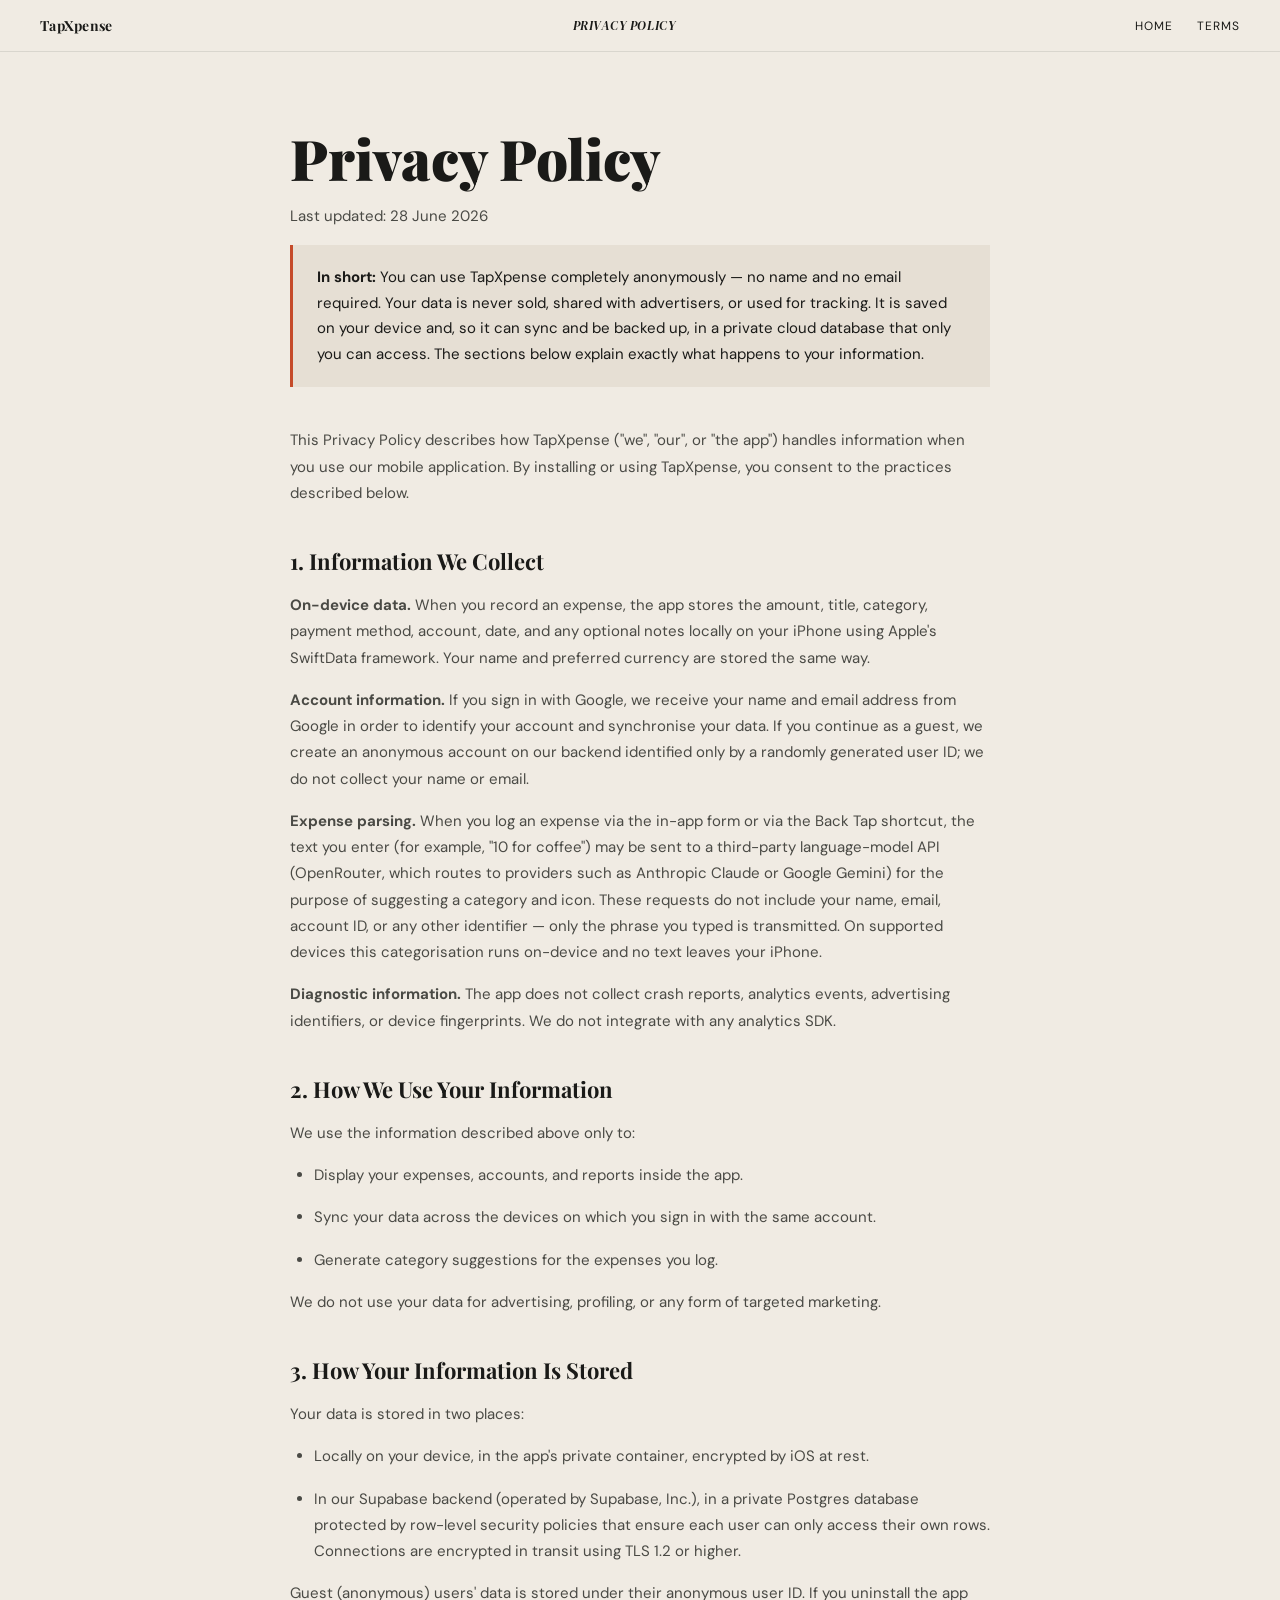
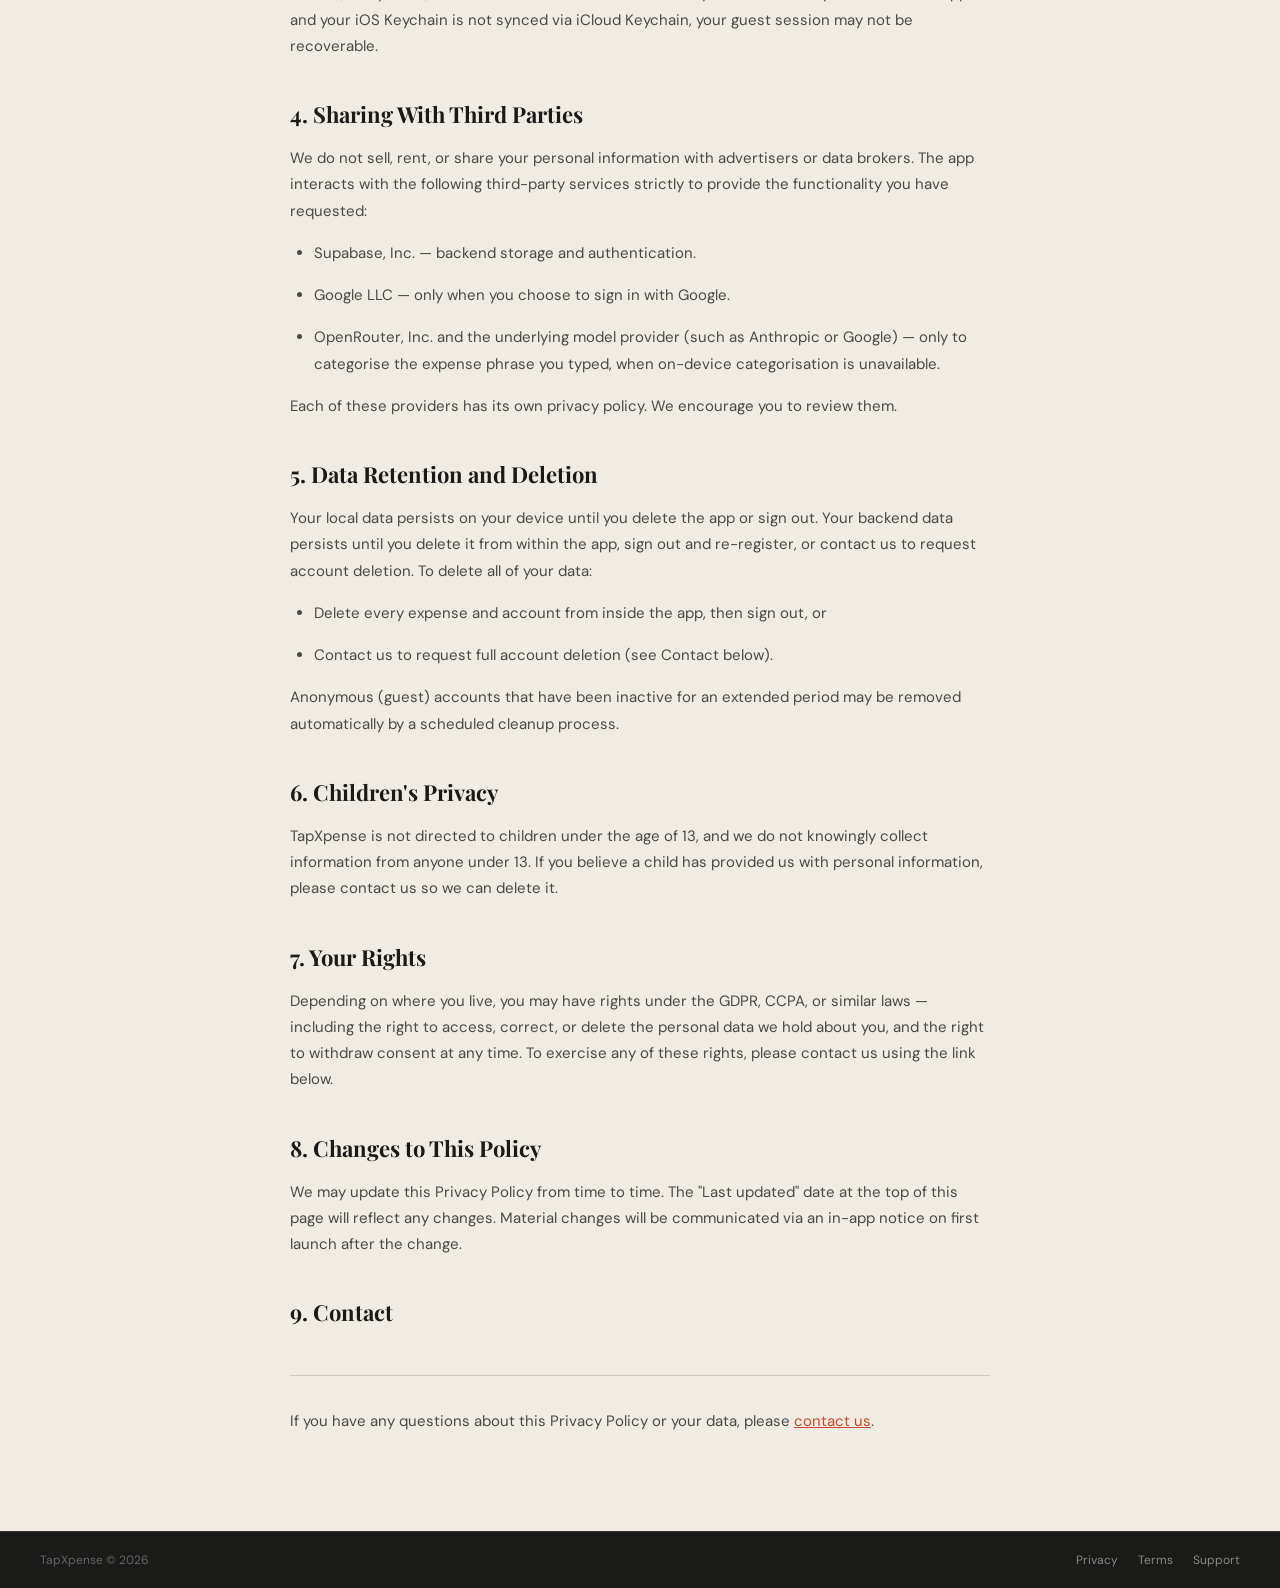
==== privacy.html @ 91c764e9 "Refactor site into multi-page structure with legal pages. Split monolithic HTML into maintainable pa" ====
<!DOCTYPE html>
<html lang="en">
<head>
<meta charset="UTF-8">
<meta name="viewport" content="width=device-width, initial-scale=1.0">
<meta name="description" content="TapXpense Privacy Policy — how we handle your expense data.">
<title>Privacy Policy — TapXpense</title>
<link rel="preconnect" href="https://fonts.googleapis.com">
<link href="https://fonts.googleapis.com/css2?family=Playfair+Display:ital,wght@0,400;0,700;0,900;1,400;1,700&family=DM+Sans:wght@400;500;700&family=DM+Serif+Display:ital@0;1&display=swap" rel="stylesheet">
<link rel="stylesheet" href="css/styles.css">
</head>
<body>

<nav class="topbar topbar-simple">
  <div class="topbar-logo"><a href="index.html">TapXpense</a></div>
  <div style="font-family: var(--serif-display); font-style: italic; font-size: 13px; letter-spacing: 0.04em;">Privacy Policy</div>
  <div class="topbar-right">
    <a href="index.html">Home</a>
    <a href="terms.html">Terms</a>
  </div>
</nav>

<main class="legal-page">
  <h1>Privacy Policy</h1>
  <p class="legal-date">Last updated: 28 June 2026</p>

  <div class="legal-summary">
    <strong>In short:</strong> You can use TapXpense completely anonymously — no name and no email required. Your data is never sold, shared with advertisers, or used for tracking. It is saved on your device and, so it can sync and be backed up, in a private cloud database that only you can access. The sections below explain exactly what happens to your information.
  </div>

  <p>This Privacy Policy describes how TapXpense ("we", "our", or "the app") handles information when you use our mobile application. By installing or using TapXpense, you consent to the practices described below.</p>

  <h2>1. Information We Collect</h2>

  <p><strong>On-device data.</strong> When you record an expense, the app stores the amount, title, category, payment method, account, date, and any optional notes locally on your iPhone using Apple's SwiftData framework. Your name and preferred currency are stored the same way.</p>

  <p><strong>Account information.</strong> If you sign in with Google, we receive your name and email address from Google in order to identify your account and synchronise your data. If you continue as a guest, we create an anonymous account on our backend identified only by a randomly generated user ID; we do not collect your name or email.</p>

  <p><strong>Expense parsing.</strong> When you log an expense via the in-app form or via the Back Tap shortcut, the text you enter (for example, "10 for coffee") may be sent to a third-party language-model API (OpenRouter, which routes to providers such as Anthropic Claude or Google Gemini) for the purpose of suggesting a category and icon. These requests do not include your name, email, account ID, or any other identifier — only the phrase you typed is transmitted. On supported devices this categorisation runs on-device and no text leaves your iPhone.</p>

  <p><strong>Diagnostic information.</strong> The app does not collect crash reports, analytics events, advertising identifiers, or device fingerprints. We do not integrate with any analytics SDK.</p>

  <h2>2. How We Use Your Information</h2>

  <p>We use the information described above only to:</p>
  <ul>
    <li>Display your expenses, accounts, and reports inside the app.</li>
    <li>Sync your data across the devices on which you sign in with the same account.</li>
    <li>Generate category suggestions for the expenses you log.</li>
  </ul>
  <p>We do not use your data for advertising, profiling, or any form of targeted marketing.</p>

  <h2>3. How Your Information Is Stored</h2>

  <p>Your data is stored in two places:</p>
  <ul>
    <li>Locally on your device, in the app's private container, encrypted by iOS at rest.</li>
    <li>In our Supabase backend (operated by Supabase, Inc.), in a private Postgres database protected by row-level security policies that ensure each user can only access their own rows. Connections are encrypted in transit using TLS 1.2 or higher.</li>
  </ul>
  <p>Guest (anonymous) users' data is stored under their anonymous user ID. If you uninstall the app and your iOS Keychain is not synced via iCloud Keychain, your guest session may not be recoverable.</p>

  <h2>4. Sharing With Third Parties</h2>

  <p>We do not sell, rent, or share your personal information with advertisers or data brokers. The app interacts with the following third-party services strictly to provide the functionality you have requested:</p>
  <ul>
    <li>Supabase, Inc. — backend storage and authentication.</li>
    <li>Google LLC — only when you choose to sign in with Google.</li>
    <li>OpenRouter, Inc. and the underlying model provider (such as Anthropic or Google) — only to categorise the expense phrase you typed, when on-device categorisation is unavailable.</li>
  </ul>
  <p>Each of these providers has its own privacy policy. We encourage you to review them.</p>

  <h2>5. Data Retention and Deletion</h2>

  <p>Your local data persists on your device until you delete the app or sign out. Your backend data persists until you delete it from within the app, sign out and re-register, or contact us to request account deletion. To delete all of your data:</p>
  <ul>
    <li>Delete every expense and account from inside the app, then sign out, or</li>
    <li>Contact us to request full account deletion (see Contact below).</li>
  </ul>
  <p>Anonymous (guest) accounts that have been inactive for an extended period may be removed automatically by a scheduled cleanup process.</p>

  <h2>6. Children's Privacy</h2>

  <p>TapXpense is not directed to children under the age of 13, and we do not knowingly collect information from anyone under 13. If you believe a child has provided us with personal information, please contact us so we can delete it.</p>

  <h2>7. Your Rights</h2>

  <p>Depending on where you live, you may have rights under the GDPR, CCPA, or similar laws — including the right to access, correct, or delete the personal data we hold about you, and the right to withdraw consent at any time. To exercise any of these rights, please contact us using the link below.</p>

  <h2>8. Changes to This Policy</h2>

  <p>We may update this Privacy Policy from time to time. The "Last updated" date at the top of this page will reflect any changes. Material changes will be communicated via an in-app notice on first launch after the change.</p>

  <h2>9. Contact</h2>

  <p class="legal-contact">If you have any questions about this Privacy Policy or your data, please <a href="https://toolfoliohub.com/project-pages/tapxpense">contact us</a>.</p>
</main>

<footer class="footer">
  <div>TapXpense © 2026</div>
  <div class="footer-links">
    <a href="privacy.html">Privacy</a>
    <a href="terms.html">Terms</a>
    <a href="https://toolfoliohub.com/project-pages/tapxpense">Support</a>
  </div>
</footer>

</body>
</html>
---- css/styles.css ----
*, *::before, *::after { margin: 0; padding: 0; box-sizing: border-box; }
:root {
  --paper: #f0ebe3;
  --paper-dark: #e6dfd4;
  --ink: #1a1a18;
  --ink-light: #4a4a45;
  --accent: #c54b2a;
  --serif: 'Playfair Display', 'Georgia', serif;
  --serif-display: 'DM Serif Display', 'Georgia', serif;
  --sans: 'DM Sans', 'Helvetica Neue', sans-serif;
}
html { scroll-behavior: smooth; }
body {
  font-family: var(--sans);
  background: var(--paper);
  color: var(--ink);
  overflow-x: hidden;
  -webkit-font-smoothing: antialiased;
}

/* ===== LOADER ===== */
.loader {
  position: fixed; inset: 0; z-index: 9999;
  background: var(--ink);
  display: flex; align-items: center; justify-content: center;
  flex-direction: column; gap: 20px;
  transition: opacity 0.6s ease, visibility 0.6s ease;
}
.loader.hidden { opacity: 0; visibility: hidden; pointer-events: none; }
.loader-text {
  font-family: var(--serif); font-weight: 900;
  font-size: clamp(48px, 10vw, 120px);
  color: var(--paper);
  overflow: hidden;
}
.loader-text span {
  display: inline-block;
  transform: translateY(120%);
  animation: loaderUp 0.6s cubic-bezier(0.16, 1, 0.3, 1) forwards;
}
@keyframes loaderUp {
  to { transform: translateY(0); }
}
.loader-bar {
  width: 200px; height: 2px; background: #333; border-radius: 2px; overflow: hidden;
}
.loader-bar-inner {
  height: 100%; background: var(--accent);
  animation: loaderFill 1.6s cubic-bezier(0.4, 0, 0.2, 1) forwards;
}
@keyframes loaderFill { to { width: 100%; } }
.loader-bar-inner { width: 0%; }

/* ===== CURSOR FOLLOWER ===== */
.cursor-glow {
  position: fixed; width: 400px; height: 400px;
  border-radius: 50%;
  background: radial-gradient(circle, rgba(197,75,42,0.06) 0%, transparent 70%);
  pointer-events: none; z-index: 0;
  transform: translate(-50%, -50%);
  transition: left 0.3s ease, top 0.3s ease;
}

/* ===== TOPBAR ===== */
.topbar {
  position: fixed; top: 0; left: 0; right: 0; z-index: 100;
  display: flex; justify-content: space-between; align-items: center;
  padding: 16px 40px;
  background: rgba(240, 235, 227, 0.85);
  backdrop-filter: blur(20px); -webkit-backdrop-filter: blur(20px);
  border-bottom: 1px solid rgba(26,26,24,0.1);
  font-size: 12px; text-transform: uppercase; letter-spacing: 0.08em;
  transform: translateY(-100%);
  animation: slideDown 0.6s cubic-bezier(0.16, 1, 0.3, 1) 1.8s forwards;
}
@keyframes slideDown { to { transform: translateY(0); } }
.topbar-logo { font-family: var(--serif); font-size: 14px; font-weight: 700; letter-spacing: 0.02em; text-transform: none; }
a.topbar-logo { color: inherit; text-decoration: none; }
.topbar-right { display: flex; gap: 24px; align-items: center; }
.topbar-right a {
  color: var(--ink); text-decoration: none; position: relative;
  transition: color 0.3s;
}
.topbar-right a::after {
  content: ''; position: absolute; bottom: -2px; left: 0; width: 0; height: 1px;
  background: var(--accent); transition: width 0.3s;
}
.topbar-right a:hover::after { width: 100%; }
.topbar-right a:hover { color: var(--accent); }

/* ===== HERO ===== */
.hero {
  padding: 120px 40px 0; min-height: 100vh;
  perspective: 1200px;
  border-bottom: 1px solid var(--ink);
  position: relative; overflow: hidden;
}
.hero-bg-grid {
  position: absolute; inset: 0; opacity: 0.03;
  background-image:
    linear-gradient(var(--ink) 1px, transparent 1px),
    linear-gradient(90deg, var(--ink) 1px, transparent 1px);
  background-size: 60px 60px;
  animation: gridShift 20s linear infinite;
}
@keyframes gridShift { to { background-position: 60px 60px; } }

.hero-date-row {
  display: flex; justify-content: space-between;
  font-size: 11px; text-transform: uppercase; letter-spacing: 0.1em;
  margin-bottom: 20px; color: var(--ink-light);
}
.hero-date-row span {
  opacity: 0; transform: translateY(20px);
  animation: fadeUp 0.6s cubic-bezier(0.16, 1, 0.3, 1) forwards;
}
.hero-date-row span:nth-child(1) { animation-delay: 1.9s; }
.hero-date-row span:nth-child(2) { animation-delay: 2.0s; }
.hero-date-row span:nth-child(3) { animation-delay: 2.1s; }
@keyframes fadeUp { to { opacity: 1; transform: translateY(0); } }

.hero-masthead {
  font-family: var(--serif); font-weight: 900;
  font-size: clamp(80px, 14vw, 200px);
  line-height: 0.88; letter-spacing: -0.03em;
  text-align: center; padding: 20px 0 30px;
  position: relative;
}
.hero-masthead .char {
  display: inline-block;
  opacity: 0; transform: translateY(100%) rotateX(-80deg);
  animation: charReveal 0.8s cubic-bezier(0.16, 1, 0.3, 1) forwards;
  transform-origin: bottom center;
}
@keyframes charReveal { to { opacity: 1; transform: translateY(0) rotateX(0deg); } }

.hero-masthead .line-through { position: relative; display: inline; }
.hero-masthead .line-through::after {
  content: ''; position: absolute;
  left: -5%; right: -5%; top: 52%; height: 6px;
  background: var(--accent);
  transform: scaleX(0); transform-origin: left;
  animation: lineGrow 0.8s cubic-bezier(0.16, 1, 0.3, 1) 2.6s forwards;
}
@keyframes lineGrow { to { transform: scaleX(1); } }

.hero-subtitle-row {
  display: grid; grid-template-columns: 1fr auto 1fr;
  gap: 30px; align-items: start; padding: 20px 0 40px;
  border-top: 1px solid var(--ink);
}
.hero-subtitle-left {
  font-family: var(--serif); font-size: clamp(28px, 4vw, 52px);
  font-weight: 900; line-height: 1.05;
}
.hero-subtitle-left .word {
  display: inline-block; overflow: hidden;
}
.hero-subtitle-left .word span {
  display: inline-block; opacity: 0; transform: translateY(100%);
  animation: wordUp 0.7s cubic-bezier(0.16, 1, 0.3, 1) forwards;
}
@keyframes wordUp { to { opacity: 1; transform: translateY(0); } }
.hero-subtitle-center {
  font-size: 13px; line-height: 1.6; max-width: 240px;
  color: var(--ink-light); padding-top: 6px;
  opacity: 0; animation: fadeUp 0.8s ease 3s forwards;
}
.hero-subtitle-right {
  text-align: right; font-family: var(--sans); font-size: 13px;
  line-height: 1.8; font-weight: 500; text-transform: uppercase; letter-spacing: 0.04em;
  opacity: 0; animation: fadeUp 0.8s ease 3.1s forwards;
}

/* 3D floating phone in hero */
.hero-phone-float {
  position: absolute; right: 6%; bottom: -60px;
  width: 180px; perspective: 800px;
  opacity: 0; animation: floatIn 1s cubic-bezier(0.16, 1, 0.3, 1) 2.8s forwards;
  z-index: 2;
}
@keyframes floatIn {
  from { opacity: 0; transform: translateY(60px) scale(0.8); }
  to { opacity: 1; transform: translateY(0) scale(1); }
}
.hero-phone-float .phone-3d {
  transform-style: preserve-3d;
  animation: phoneFloat 6s ease-in-out infinite;
}
@keyframes phoneFloat {
  0%, 100% { transform: rotateY(-8deg) rotateX(4deg) translateY(0); }
  50% { transform: rotateY(-3deg) rotateX(2deg) translateY(-15px); }
}
.hero-phone-float .phone-3d-inner {
  background: #fff; border-radius: 32px; padding: 10px;
  box-shadow:
    0 40px 80px rgba(0,0,0,0.18),
    0 0 0 1px rgba(0,0,0,0.05),
    20px 20px 60px rgba(0,0,0,0.1);
  transform-style: preserve-3d;
}
.hero-phone-float .phone-3d-inner img {
  width: 100%; border-radius: 24px; display: block;
}
.hero-phone-float .phone-shadow {
  position: absolute; bottom: -30px; left: 10%; right: 10%; height: 40px;
  background: rgba(0,0,0,0.15); border-radius: 50%;
  filter: blur(20px);
  animation: shadowFloat 6s ease-in-out infinite;
}
@keyframes shadowFloat {
  0%, 100% { transform: scale(1); opacity: 0.5; }
  50% { transform: scale(0.85); opacity: 0.3; }
}

/* ===== TORN EDGES ===== */
.torn-edge {
  width: 100%; height: 50px; background: var(--ink);
  position: relative; overflow: hidden;
}
.torn-edge::after {
  content: ''; position: absolute; bottom: -1px; left: -10px; right: -10px;
  height: 30px; background: var(--paper);
  border-radius: 80% 60% 70% 50% / 100% 100% 0% 0%;
  filter: url(#torn-filter);
}
.torn-edge-top {
  width: 100%; height: 50px; background: var(--ink);
  position: relative; overflow: hidden;
}
.torn-edge-top::before {
  content: ''; position: absolute; top: -1px; left: -10px; right: -10px;
  height: 30px; background: var(--paper);
  border-radius: 0% 0% 70% 80% / 0% 0% 100% 100%;
  filter: url(#torn-filter);
}

/* ===== SCROLL REVEAL ===== */
[data-scroll] {
  opacity: 0; transition: all 1s cubic-bezier(0.16, 1, 0.3, 1);
}
[data-scroll="up"] { transform: translateY(60px); }
[data-scroll="left"] { transform: translateX(-80px); }
[data-scroll="right"] { transform: translateX(80px); }
[data-scroll="scale"] { transform: scale(0.88) rotateX(8deg); }
[data-scroll="flip"] { transform: perspective(800px) rotateY(30deg); }
[data-scroll="flip-left"] { transform: perspective(800px) rotateY(-30deg); }
[data-scroll].in-view {
  opacity: 1 !important;
  transform: translateY(0) translateX(0) scale(1) rotateX(0deg) rotateY(0deg) !important;
}

/* ===== DARK FEATURES ===== */
.dark-section {
  background: var(--ink); color: var(--paper);
  padding: 100px 40px; perspective: 1000px;
}
.features-header { text-align: center; margin-bottom: 70px; }
.features-header h2 {
  font-family: var(--serif); font-weight: 900;
  font-size: clamp(48px, 8vw, 120px); line-height: 0.95; letter-spacing: -0.02em;
}
.features-header p { font-size: 15px; color: #a09e98; margin-top: 16px; letter-spacing: 0.03em; }
.features-grid {
  display: grid; grid-template-columns: repeat(2, 1fr);
  gap: 2px; max-width: 1100px; margin: 0 auto;
}
.feature-card {
  border: 1px solid #333; padding: 44px 36px;
  position: relative; overflow: hidden;
  transition: transform 0.5s cubic-bezier(0.16, 1, 0.3, 1), background 0.4s;
  transform-style: preserve-3d;
  cursor: default;
}
.feature-card::before {
  content: ''; position: absolute; inset: 0;
  background: radial-gradient(circle at var(--mx, 50%) var(--my, 50%), rgba(197,75,42,0.08) 0%, transparent 60%);
  opacity: 0; transition: opacity 0.4s;
}
.feature-card:hover::before { opacity: 1; }
.feature-card:hover { background: #222; transform: translateZ(10px); }
.feature-num {
  font-family: var(--serif); font-size: 11px; color: #555;
  text-transform: uppercase; letter-spacing: 0.15em; margin-bottom: 16px;
}
.feature-title {
  font-family: var(--serif); font-size: 28px; font-weight: 700;
  margin-bottom: 12px; line-height: 1.15;
}
.feature-desc { font-size: 14px; line-height: 1.6; color: #a09e98; }
.feature-tag {
  display: inline-block; background: var(--accent); color: white;
  font-size: 10px; font-weight: 700; text-transform: uppercase; letter-spacing: 0.1em;
  padding: 3px 8px; border-radius: 2px; margin-left: 8px; vertical-align: middle;
}

/* ===== SCROLL-DRIVEN 3D PHONE SHOWCASE ===== */
.showcase-pin {
  position: relative;
  height: 400vh; /* 4 viewports of scroll = 4 narrative beats */
  background: linear-gradient(180deg, var(--paper) 0%, #ebe5db 50%, var(--paper) 100%);
}
.showcase-sticky {
  position: sticky; top: 0;
  height: 100vh; width: 100%;
  display: flex; align-items: center; justify-content: center;
  overflow: hidden;
  perspective: 1400px;
  perspective-origin: 50% 50%;
}
.showcase-bg-text {
  position: absolute; left: 50%; top: 50%;
  transform: translate(-50%, -50%);
  font-family: var(--serif); font-weight: 900;
  font-size: clamp(140px, 22vw, 360px);
  letter-spacing: -0.04em; line-height: 0.9;
  color: transparent; -webkit-text-stroke: 1px rgba(26,26,24,0.08);
  white-space: nowrap; pointer-events: none;
  will-change: transform;
}
.showcase-stage {
  position: relative; width: 100%; height: 100%;
  transform-style: preserve-3d;
  display: flex; align-items: center; justify-content: center;
}
.showcase-phone {
  position: relative;
  width: 280px;
  transform-style: preserve-3d;
  will-change: transform;
}
.showcase-phone-frame {
  background: #1a1a18; border-radius: 44px;
  padding: 14px;
  box-shadow:
    0 60px 120px rgba(0,0,0,0.25),
    0 30px 60px rgba(0,0,0,0.15),
    0 0 0 1.5px rgba(0,0,0,0.08),
    inset 0 2px 4px rgba(255,255,255,0.08);
  position: relative;
  transform-style: preserve-3d;
}
.showcase-phone-screens {
  position: relative;
  border-radius: 32px; overflow: hidden;
  aspect-ratio: 9/19.5;
  background: #000;
}
.showcase-phone-screens img {
  position: absolute; inset: 0;
  width: 100%; height: 100%;
  object-fit: cover; object-position: top;
  display: block;
  opacity: 0;
  transform: scale(1.05);
  transition: opacity 0.7s cubic-bezier(0.16, 1, 0.3, 1), transform 0.9s cubic-bezier(0.16, 1, 0.3, 1);
  will-change: opacity, transform;
}
.showcase-phone-screens img.active {
  opacity: 1;
  transform: scale(1);
}
.showcase-phone-glare {
  position: absolute; inset: 0; border-radius: 32px;
  background: linear-gradient(135deg, rgba(255,255,255,0.18) 0%, rgba(255,255,255,0) 40%, rgba(255,255,255,0) 60%, rgba(255,255,255,0.06) 100%);
  pointer-events: none;
  mix-blend-mode: screen;
}
.showcase-phone-notch {
  position: absolute; top: 18px; left: 50%; transform: translateX(-50%);
  width: 90px; height: 26px; background: #000;
  border-radius: 14px; z-index: 5;
  box-shadow: inset 0 0 4px rgba(255,255,255,0.05);
}
.showcase-phone-shadow {
  position: absolute; left: 5%; right: 5%; bottom: -50px;
  height: 50px; background: rgba(0,0,0,0.25);
  filter: blur(30px); border-radius: 50%;
  transform-origin: center;
  will-change: transform, opacity;
}

/* Narrative captions that crossfade with scroll */
.showcase-captions {
  position: absolute; left: 0; right: 0;
  pointer-events: none;
  z-index: 4;
}
.showcase-caption {
  position: absolute;
  width: 320px;
  opacity: 0;
  transition: opacity 0.6s ease, transform 0.7s cubic-bezier(0.16, 1, 0.3, 1);
  will-change: opacity, transform;
}
.showcase-caption.active { opacity: 1; }
.showcase-caption .cap-num {
  font-family: var(--serif); font-size: 11px;
  text-transform: uppercase; letter-spacing: 0.18em;
  color: var(--accent); margin-bottom: 14px; font-weight: 700;
}
.showcase-caption h3 {
  font-family: var(--serif); font-weight: 900;
  font-size: clamp(36px, 4vw, 56px); line-height: 1.02;
  letter-spacing: -0.02em; margin-bottom: 16px;
}
.showcase-caption p {
  font-size: 15px; color: var(--ink-light);
  line-height: 1.6;
}
.cap-left { left: 8%; top: 50%; transform: translateY(-50%) translateX(-30px); }
.cap-left.active { transform: translateY(-50%) translateX(0); }
.cap-right { right: 8%; top: 50%; transform: translateY(-50%) translateX(30px); text-align: right; }
.cap-right.active { transform: translateY(-50%) translateX(0); }

/* Progress dots */
.showcase-progress {
  position: absolute; right: 30px; top: 50%;
  transform: translateY(-50%);
  display: flex; flex-direction: column; gap: 12px;
  z-index: 6;
}
.showcase-dot {
  width: 8px; height: 8px; border-radius: 50%;
  background: rgba(26,26,24,0.2);
  transition: all 0.4s cubic-bezier(0.16, 1, 0.3, 1);
}
.showcase-dot.active {
  background: var(--accent);
  transform: scale(1.6);
  box-shadow: 0 0 0 4px rgba(197,75,42,0.15);
}

/* Section intro at top of pinned area */
.showcase-intro-label {
  position: absolute; top: 60px; left: 50%;
  transform: translateX(-50%);
  font-size: 11px; text-transform: uppercase; letter-spacing: 0.2em;
  color: var(--ink-light); z-index: 5;
  display: flex; align-items: center; gap: 12px;
}
.showcase-intro-label::before, .showcase-intro-label::after {
  content: ''; width: 30px; height: 1px; background: var(--ink-light);
}

/* Floating particles */
.showcase-particle {
  position: absolute; width: 6px; height: 6px;
  border-radius: 50%; background: var(--accent);
  opacity: 0; pointer-events: none;
  will-change: transform, opacity;
}

/* ===== STATS ===== */
.stats-section {
  display: grid; grid-template-columns: repeat(4, 1fr);
  border-top: 1px solid var(--ink); border-bottom: 1px solid var(--ink);
}
.stat-item {
  padding: 50px 30px; border-right: 1px solid var(--ink);
  text-align: center; position: relative; overflow: hidden;
  cursor: default; transition: background 0.3s;
}
.stat-item:last-child { border-right: none; }
.stat-item:hover { background: var(--paper-dark); }
.stat-item:hover .stat-value { transform: scale(1.1); }
.stat-label {
  font-size: 11px; text-transform: uppercase; letter-spacing: 0.12em;
  color: var(--ink-light); margin-bottom: 8px;
}
.stat-value {
  font-family: var(--serif); font-size: clamp(40px, 5vw, 72px);
  font-weight: 900; line-height: 1;
  transition: transform 0.4s cubic-bezier(0.16, 1, 0.3, 1);
}
.stat-unit { font-size: 14px; font-weight: 500; color: var(--ink-light); margin-top: 4px; }

/* ===== COUNTER ANIMATION ===== */
.count-up { display: inline-block; }

/* ===== BIG TAGLINE w/ PARALLAX ===== */
.tagline-section {
  padding: 140px 40px; text-align: center;
  position: relative; overflow: hidden; perspective: 600px;
}
.tagline-section h2 {
  font-family: var(--serif); font-weight: 900;
  font-size: clamp(50px, 10vw, 160px); line-height: 0.92; letter-spacing: -0.03em;
}
.tagline-word-accent {
  color: var(--accent); font-style: italic; font-family: var(--serif-display);
  display: inline-block;
  animation: accentPulse 4s ease-in-out infinite;
}
@keyframes accentPulse {
  0%, 100% { transform: scale(1); }
  50% { transform: scale(1.03); }
}
.tagline-bg-text {
  position: absolute; top: 50%; left: 50%; transform: translate(-50%, -50%);
  font-family: var(--serif); font-weight: 900; font-size: 30vw;
  color: transparent; -webkit-text-stroke: 1px rgba(26,26,24,0.04);
  white-space: nowrap; pointer-events: none; z-index: -1;
}

/* ===== HOW IT WORKS - 3D CARDS ===== */
.how-section { padding: 100px 40px; border-top: 1px solid var(--ink); }
.how-header {
  display: flex; justify-content: space-between; align-items: flex-end;
  max-width: 1100px; margin: 0 auto 70px;
}
.how-header h2 {
  font-family: var(--serif); font-weight: 900;
  font-size: clamp(36px, 5vw, 64px); line-height: 1;
}
.how-header p {
  font-size: 14px; color: var(--ink-light); max-width: 260px;
  text-align: right; line-height: 1.5;
}
.how-steps {
  display: grid; grid-template-columns: repeat(3, 1fr);
  gap: 24px; max-width: 1100px; margin: 0 auto;
  perspective: 1200px;
}
.how-step {
  border: 1px solid var(--ink); padding: 40px 32px;
  background: var(--paper); position: relative;
  transform-style: preserve-3d;
  transition: transform 0.5s cubic-bezier(0.16, 1, 0.3, 1), box-shadow 0.5s;
  cursor: default;
}
.how-step:hover {
  transform: translateY(-8px) rotateX(2deg) rotateY(-2deg);
  box-shadow: 0 30px 60px rgba(0,0,0,0.1), 0 10px 20px rgba(0,0,0,0.05);
}
.how-step-num {
  font-family: var(--serif); font-size: 64px; font-weight: 900;
  color: transparent; -webkit-text-stroke: 1.5px var(--ink);
  line-height: 1; margin-bottom: 20px;
}
.how-step h3 { font-family: var(--serif); font-size: 22px; font-weight: 700; margin-bottom: 10px; }
.how-step p { font-size: 14px; color: var(--ink-light); line-height: 1.6; }
.how-step-phone {
  margin-top: 24px; border-radius: 20px; overflow: hidden;
  box-shadow: 0 8px 30px rgba(0,0,0,0.1);
  transform-style: preserve-3d;
  transition: transform 0.5s;
}
.how-step:hover .how-step-phone { transform: translateZ(20px); }
.how-step-phone img { width: 100%; display: block; }

/* ===== CTA ===== */
.cta-section {
  background: var(--ink); color: var(--paper);
  padding: 120px 40px; text-align: center;
  perspective: 800px; position: relative; overflow: hidden;
}
.cta-section::before {
  content: ''; position: absolute; inset: 0;
  background: radial-gradient(ellipse at 50% 0%, rgba(197,75,42,0.12) 0%, transparent 60%);
}
.cta-logo {
  width: 90px; height: 90px; border-radius: 22px;
  margin: 0 auto 30px; overflow: hidden;
  box-shadow: 0 8px 40px rgba(0,0,0,0.4);
  animation: logoBob 4s ease-in-out infinite;
}
@keyframes logoBob {
  0%, 100% { transform: translateY(0) rotate(0deg); }
  50% { transform: translateY(-8px) rotate(2deg); }
}
.cta-logo img { width: 100%; height: 100%; object-fit: cover; }
.cta-section h2 {
  font-family: var(--serif); font-weight: 900;
  font-size: clamp(40px, 7vw, 100px); line-height: 0.95;
  margin-bottom: 24px; letter-spacing: -0.02em;
  position: relative; z-index: 1;
}
.cta-section > p {
  font-size: 16px; color: #a09e98; margin-bottom: 40px;
  max-width: 440px; margin-left: auto; margin-right: auto;
  line-height: 1.6; position: relative; z-index: 1;
}
.cta-btn {
  display: inline-flex; align-items: center; gap: 12px;
  background: var(--paper); color: var(--ink);
  font-family: var(--sans); font-size: 15px; font-weight: 700;
  padding: 18px 40px; border: none; border-radius: 50px;
  cursor: pointer; text-decoration: none;
  transition: transform 0.4s cubic-bezier(0.16, 1, 0.3, 1), box-shadow 0.4s;
  letter-spacing: 0.02em; position: relative; z-index: 1;
  overflow: hidden;
}
.cta-btn::before {
  content: ''; position: absolute; inset: 0;
  background: var(--accent); transform: translateX(-100%);
  transition: transform 0.4s cubic-bezier(0.16, 1, 0.3, 1);
  z-index: -1; border-radius: 50px;
}
.cta-btn:hover::before { transform: translateX(0); }
.cta-btn:hover {
  color: white; transform: translateY(-3px) scale(1.03);
  box-shadow: 0 16px 50px rgba(197,75,42,0.3);
}
.cta-btn svg { width: 20px; height: 20px; transition: color 0.4s; }

/* ===== MARQUEE ===== */
.marquee-wrap {
  border-top: 1px solid #333; border-bottom: 1px solid #333;
  overflow: hidden; background: var(--ink); padding: 22px 0;
}
.marquee-track {
  display: flex; gap: 50px;
  animation: marquee 18s linear infinite; width: max-content;
}
.marquee-track span {
  font-family: var(--serif); font-size: clamp(32px, 5vw, 64px);
  font-weight: 700; white-space: nowrap; color: var(--paper);
}
.marquee-track span.outline { -webkit-text-stroke: 1px var(--paper); color: transparent; }
.marquee-track .dot { color: var(--accent); }
@keyframes marquee { 0% { transform: translateX(0); } 100% { transform: translateX(-50%); } }

/* ===== FOOTER ===== */
.footer {
  display: flex; justify-content: space-between; align-items: center;
  padding: 20px 40px; background: var(--ink); color: #666;
  font-size: 12px; border-top: 1px solid #333;
}
.footer a { color: #888; text-decoration: none; transition: color 0.3s; }
.footer a:hover { color: var(--paper); }
.footer-links { display: flex; gap: 20px; }

/* ===== MAGNETIC BUTTON ===== */
.magnetic { transition: transform 0.3s cubic-bezier(0.16, 1, 0.3, 1); }

/* ===== DASHED ===== */
.dashed-divider { border: none; border-top: 2px dashed var(--ink); margin: 0 40px; }

/* ===== RESPONSIVE ===== */
@media (max-width: 768px) {
  .topbar { padding: 12px 20px; }
  .hero { padding: 100px 20px 0; }
  .hero-subtitle-row { grid-template-columns: 1fr; gap: 16px; }
  .hero-subtitle-right { text-align: left; }
  .hero-phone-float { display: none; }
  .features-grid { grid-template-columns: 1fr; }
  .showcase-pin { height: auto; }
  .showcase-sticky { position: relative; height: auto; padding: 60px 20px; flex-direction: column; gap: 30px; }
  .showcase-phone { width: 220px; }
  .showcase-caption { position: relative; left: auto; right: auto; top: auto; transform: none; opacity: 1; width: 100%; text-align: center; }
  .cap-left.active, .cap-right.active { transform: none; }
  .showcase-progress { display: none; }
  .showcase-bg-text { display: none; }
  .stats-section { grid-template-columns: repeat(2, 1fr); }
  .stat-item:nth-child(2) { border-right: none; }
  .how-steps { grid-template-columns: 1fr; }
  .dark-section, .showcase, .how-section, .cta-section, .tagline-section { padding: 60px 20px; }
  .footer { flex-direction: column; gap: 12px; padding: 16px 20px; }
  .dashed-divider { margin: 0 20px; }
  .cursor-glow { display: none; }
}

/* ===== LEGAL PAGES ===== */
.topbar-simple { transform: translateY(0); animation: none; }
.topbar-logo a { color: inherit; text-decoration: none; }
.legal-page {
  padding: 120px 40px 80px;
  max-width: 780px;
  margin: 0 auto;
}
.legal-page h1 {
  font-family: var(--serif);
  font-size: clamp(36px, 5vw, 56px);
  font-weight: 900;
  margin-bottom: 8px;
}
.legal-date { font-size: 13px; color: var(--ink-light); margin-bottom: 32px; }
.legal-summary {
  background: var(--paper-dark);
  border-left: 3px solid var(--accent);
  padding: 20px 24px;
  margin-bottom: 40px;
  font-size: 15px;
  line-height: 1.7;
  color: var(--ink);
}
.legal-page h2 {
  font-family: var(--serif);
  font-size: 22px;
  font-weight: 700;
  margin: 40px 0 16px;
  color: var(--ink);
}
.legal-page p,
.legal-page li {
  font-size: 15px;
  line-height: 1.75;
  color: var(--ink-light);
  margin-bottom: 16px;
}
.legal-page ul { padding-left: 24px; margin-bottom: 16px; }
.legal-page a { color: var(--accent); }
.legal-contact {
  margin-top: 48px;
  padding-top: 32px;
  border-top: 1px solid rgba(26, 26, 24, 0.15);
}
@media (max-width: 768px) {
  .legal-page { padding: 100px 20px 60px; }
}
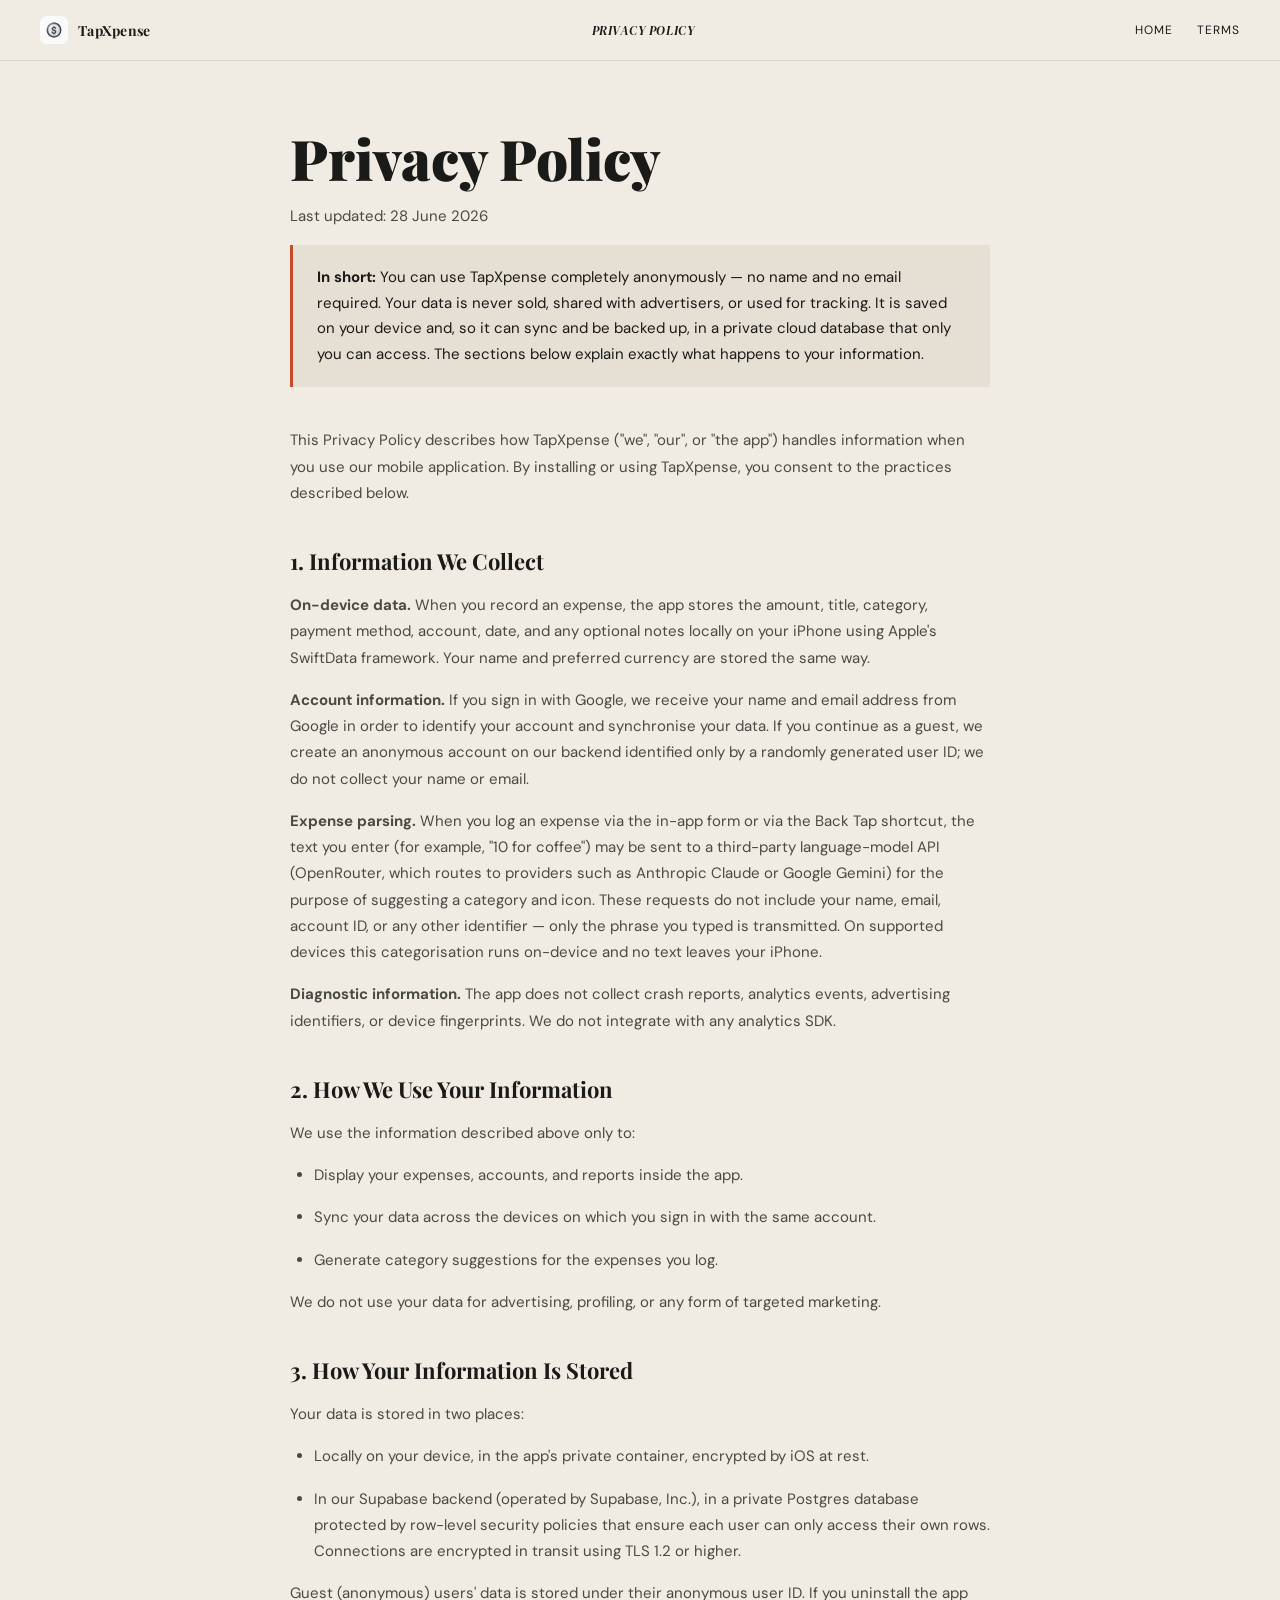
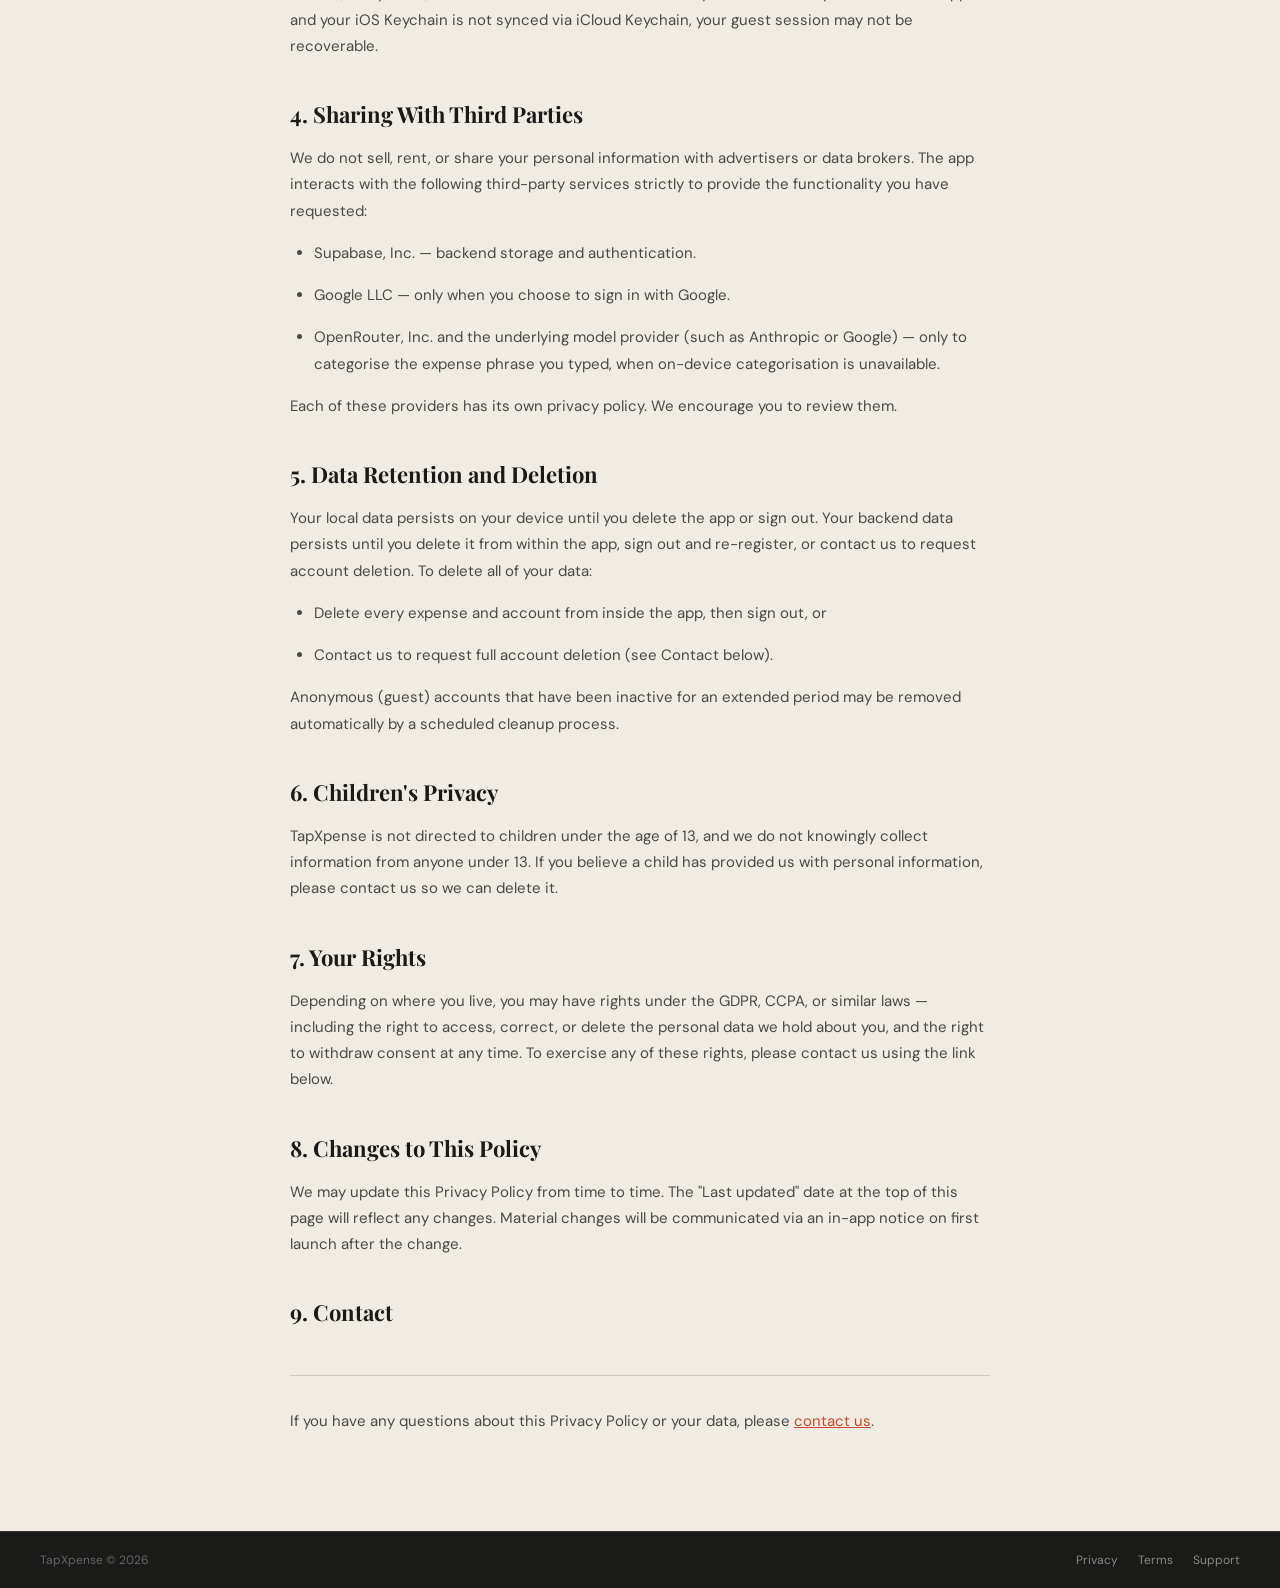
==== commit 687cea82: "Fix demo video crop, update screenshots, and add app icon. Use user-provided screens for showcase st" ====
--- a/privacy.html
+++ b/privacy.html
@@ -5,6 +5,7 @@
 <meta name="viewport" content="width=device-width, initial-scale=1.0">
 <meta name="description" content="TapXpense Privacy Policy — how we handle your expense data.">
 <title>Privacy Policy — TapXpense</title>
+<link rel="icon" href="assets/icon.png" type="image/png">
 <link rel="preconnect" href="https://fonts.googleapis.com">
 <link href="https://fonts.googleapis.com/css2?family=Playfair+Display:ital,wght@0,400;0,700;0,900;1,400;1,700&family=DM+Sans:wght@400;500;700&family=DM+Serif+Display:ital@0;1&display=swap" rel="stylesheet">
 <link rel="stylesheet" href="css/styles.css">
@@ -12,7 +13,7 @@
 <body>
 
 <nav class="topbar topbar-simple">
-  <div class="topbar-logo"><a href="index.html">TapXpense</a></div>
+  <div class="topbar-logo"><a href="index.html"><img src="assets/icon.png" alt="" class="topbar-icon" width="28" height="28"> TapXpense</a></div>
   <div style="font-family: var(--serif-display); font-style: italic; font-size: 13px; letter-spacing: 0.04em;">Privacy Policy</div>
   <div class="topbar-right">
     <a href="index.html">Home</a>
--- a/css/styles.css
+++ b/css/styles.css
@@ -74,7 +74,8 @@
   animation: slideDown 0.6s cubic-bezier(0.16, 1, 0.3, 1) 1.8s forwards;
 }
 @keyframes slideDown { to { transform: translateY(0); } }
-.topbar-logo { font-family: var(--serif); font-size: 14px; font-weight: 700; letter-spacing: 0.02em; text-transform: none; }
+.topbar-logo { font-family: var(--serif); font-size: 14px; font-weight: 700; letter-spacing: 0.02em; text-transform: none; display: inline-flex; align-items: center; gap: 10px; }
+.topbar-icon { border-radius: 7px; display: block; flex-shrink: 0; }
 a.topbar-logo { color: inherit; text-decoration: none; }
 .topbar-right { display: flex; gap: 24px; align-items: center; }
 .topbar-right a {
@@ -110,6 +111,27 @@
   font-size: 11px; text-transform: uppercase; letter-spacing: 0.1em;
   margin-bottom: 20px; color: var(--ink-light);
 }
+.hero-meta { margin-bottom: 20px; }
+.hero-eyebrow {
+  font-size: 11px; text-transform: uppercase; letter-spacing: 0.12em;
+  color: var(--ink-light); margin-bottom: 14px;
+  opacity: 0; animation: fadeUp 0.6s cubic-bezier(0.16, 1, 0.3, 1) 1.9s forwards;
+}
+.hero-badges {
+  display: flex; flex-wrap: wrap; gap: 8px;
+}
+.hero-badges span {
+  font-size: 10px; text-transform: uppercase; letter-spacing: 0.1em;
+  padding: 6px 12px; border: 1px solid rgba(26,26,24,0.2);
+  color: var(--ink-light); border-radius: 2px;
+  opacity: 0; transform: translateY(12px);
+  animation: fadeUp 0.5s cubic-bezier(0.16, 1, 0.3, 1) forwards;
+}
+.hero-badges span:nth-child(1) { animation-delay: 2.0s; }
+.hero-badges span:nth-child(2) { animation-delay: 2.05s; }
+.hero-badges span:nth-child(3) { animation-delay: 2.1s; }
+.hero-badges span:nth-child(4) { animation-delay: 2.15s; }
+.hero-badges span:nth-child(5) { animation-delay: 2.2s; }
 .hero-date-row span {
   opacity: 0; transform: translateY(20px);
   animation: fadeUp 0.6s cubic-bezier(0.16, 1, 0.3, 1) forwards;
@@ -294,10 +316,95 @@
   padding: 3px 8px; border-radius: 2px; margin-left: 8px; vertical-align: middle;
 }
 
+/* ===== OVERVIEW ===== */
+.overview-section {
+  padding: 100px 40px;
+  background: var(--paper);
+  border-bottom: 1px solid rgba(26,26,24,0.1);
+}
+.overview-inner { max-width: 900px; margin: 0 auto; }
+.overview-section h2 {
+  font-family: var(--serif); font-weight: 900;
+  font-size: clamp(40px, 6vw, 72px);
+  letter-spacing: -0.02em; margin-bottom: 32px;
+}
+.overview-copy p {
+  font-size: 16px; line-height: 1.75; color: var(--ink-light);
+  margin-bottom: 20px;
+}
+.quick-facts {
+  display: grid; grid-template-columns: repeat(3, 1fr);
+  gap: 2px; margin-top: 48px;
+  border: 1px solid rgba(26,26,24,0.12);
+}
+.quick-fact {
+  padding: 20px 24px; background: var(--paper-dark);
+  display: flex; flex-direction: column; gap: 6px;
+}
+.quick-fact-label {
+  font-size: 10px; text-transform: uppercase; letter-spacing: 0.12em;
+  color: var(--accent); font-weight: 700;
+}
+.quick-fact-value { font-size: 14px; line-height: 1.5; color: var(--ink); }
+
+/* ===== DEMO VIDEO ===== */
+.demo-section {
+  padding: 100px 40px;
+  background: var(--paper-dark);
+}
+.demo-inner {
+  max-width: 1100px; margin: 0 auto;
+  display: grid; grid-template-columns: 1fr minmax(240px, 300px);
+  gap: 60px; align-items: center;
+}
+.demo-copy h2 {
+  font-family: var(--serif); font-weight: 900;
+  font-size: clamp(36px, 5vw, 56px);
+  line-height: 1.05; letter-spacing: -0.02em; margin-bottom: 20px;
+}
+.demo-copy p { font-size: 15px; line-height: 1.7; color: var(--ink-light); }
+.demo-video-wrap {
+  width: 100%;
+  max-width: 300px;
+  margin: 0 auto;
+  border-radius: 28px; overflow: hidden;
+  box-shadow: 0 40px 80px rgba(0,0,0,0.15);
+  border: 1px solid rgba(26,26,24,0.08);
+  background: #000;
+  line-height: 0;
+}
+.demo-video {
+  display: block;
+  width: 100%;
+  height: auto;
+  vertical-align: middle;
+}
+
+/* ===== ARCHITECTURE ===== */
+.architecture-section {
+  padding: 100px 40px;
+  background: var(--paper-dark);
+  border-top: 1px solid rgba(26,26,24,0.08);
+}
+.architecture-inner { max-width: 900px; margin: 0 auto; }
+.architecture-section h2 {
+  font-family: var(--serif); font-weight: 900;
+  font-size: clamp(40px, 6vw, 72px);
+  line-height: 0.95; letter-spacing: -0.02em; margin-bottom: 40px;
+}
+.architecture-list {
+  list-style: none; display: flex; flex-direction: column; gap: 20px;
+}
+.architecture-list li {
+  font-size: 15px; line-height: 1.7; color: var(--ink-light);
+  padding-left: 20px; border-left: 2px solid var(--accent);
+}
+.architecture-list strong { color: var(--ink); font-weight: 600; }
+
 /* ===== SCROLL-DRIVEN 3D PHONE SHOWCASE ===== */
 .showcase-pin {
   position: relative;
-  height: 400vh; /* 4 viewports of scroll = 4 narrative beats */
+  height: 500vh; /* 5 viewports of scroll = 5 narrative beats */
   background: linear-gradient(180deg, var(--paper) 0%, #ebe5db 50%, var(--paper) 100%);
 }
 .showcase-sticky {
@@ -349,8 +456,9 @@
 .showcase-phone-screens img {
   position: absolute; inset: 0;
   width: 100%; height: 100%;
-  object-fit: cover; object-position: top;
+  object-fit: contain; object-position: top center;
   display: block;
+  background: #000;
   opacity: 0;
   transform: scale(1.05);
   transition: opacity 0.7s cubic-bezier(0.16, 1, 0.3, 1), transform 0.9s cubic-bezier(0.16, 1, 0.3, 1);
@@ -423,10 +531,36 @@
 .showcase-dot {
   width: 8px; height: 8px; border-radius: 50%;
   background: rgba(26,26,24,0.2);
+  border: none; padding: 0; cursor: pointer;
   transition: all 0.4s cubic-bezier(0.16, 1, 0.3, 1);
 }
 .showcase-dot.active {
   background: var(--accent);
+  transform: scale(1.4);
+}
+
+.showcase-mobile-nav {
+  display: none;
+  align-items: center; justify-content: center; gap: 20px;
+  margin-top: 24px; z-index: 6;
+}
+.showcase-mobile-btn {
+  width: 44px; height: 44px; border-radius: 50%;
+  border: 1px solid rgba(26,26,24,0.2);
+  background: var(--paper); color: var(--ink);
+  font-size: 18px; cursor: pointer;
+  transition: background 0.2s, border-color 0.2s;
+}
+.showcase-mobile-btn:hover { background: var(--paper-dark); border-color: var(--accent); }
+.showcase-mobile-dots { display: flex; gap: 10px; align-items: center; }
+.showcase-mobile-dots button {
+  width: 8px; height: 8px; border-radius: 50%;
+  border: none; padding: 0; background: rgba(26,26,24,0.2);
+  cursor: pointer; transition: all 0.3s;
+}
+.showcase-mobile-dots button.active {
+  background: var(--accent); transform: scale(1.35);
+}
   transform: scale(1.6);
   box-shadow: 0 0 0 4px rgba(197,75,42,0.15);
 }
@@ -545,9 +679,13 @@
   box-shadow: 0 8px 30px rgba(0,0,0,0.1);
   transform-style: preserve-3d;
   transition: transform 0.5s;
+  max-width: 200px;
+  margin-left: auto;
+  margin-right: auto;
+  background: #000;
 }
 .how-step:hover .how-step-phone { transform: translateZ(20px); }
-.how-step-phone img { width: 100%; display: block; }
+.how-step-phone img { width: 100%; height: auto; display: block; object-fit: contain; }
 
 /* ===== CTA ===== */
 .cta-section {
@@ -639,19 +777,37 @@
 
 /* ===== RESPONSIVE ===== */
 @media (max-width: 768px) {
-  .topbar { padding: 12px 20px; }
+  .topbar { padding: 12px 16px; flex-wrap: wrap; gap: 8px; }
+  .topbar > div:nth-child(2) { display: none; }
+  .topbar-right { gap: 12px; font-size: 10px; flex-wrap: wrap; }
   .hero { padding: 100px 20px 0; }
   .hero-subtitle-row { grid-template-columns: 1fr; gap: 16px; }
   .hero-subtitle-right { text-align: left; }
   .hero-phone-float { display: none; }
+  .overview-section, .demo-section, .architecture-section { padding: 60px 20px; }
+  .quick-facts { grid-template-columns: 1fr; }
+  .demo-inner { grid-template-columns: 1fr; gap: 32px; }
+  .demo-video-wrap { max-width: 260px; }
   .features-grid { grid-template-columns: 1fr; }
   .showcase-pin { height: auto; }
-  .showcase-sticky { position: relative; height: auto; padding: 60px 20px; flex-direction: column; gap: 30px; }
-  .showcase-phone { width: 220px; }
-  .showcase-caption { position: relative; left: auto; right: auto; top: auto; transform: none; opacity: 1; width: 100%; text-align: center; }
+  .showcase-sticky {
+    position: relative; height: auto; padding: 60px 20px 40px;
+    flex-direction: column; gap: 24px;
+  }
+  .showcase-phone { width: 220px; transform: none !important; }
+  .showcase-captions { position: relative; order: 2; min-height: 200px; }
+  .showcase-caption {
+    position: absolute; left: 0; right: 0; top: 0;
+    width: 100%; text-align: center;
+    opacity: 0; pointer-events: none;
+    transition: opacity 0.4s ease;
+  }
+  .showcase-caption.active { opacity: 1; pointer-events: auto; }
   .cap-left.active, .cap-right.active { transform: none; }
   .showcase-progress { display: none; }
-  .showcase-bg-text { display: none; }
+  .showcase-bg-text, .showcase-intro-label { display: none; }
+  .showcase-mobile-nav { display: flex; order: 3; width: 100%; }
+  .showcase-stage { order: 1; }
   .stats-section { grid-template-columns: repeat(2, 1fr); }
   .stat-item:nth-child(2) { border-right: none; }
   .how-steps { grid-template-columns: 1fr; }
@@ -663,7 +819,7 @@
 
 /* ===== LEGAL PAGES ===== */
 .topbar-simple { transform: translateY(0); animation: none; }
-.topbar-logo a { color: inherit; text-decoration: none; }
+.topbar-logo a { color: inherit; text-decoration: none; display: inline-flex; align-items: center; gap: 10px; }
 .legal-page {
   padding: 120px 40px 80px;
   max-width: 780px;
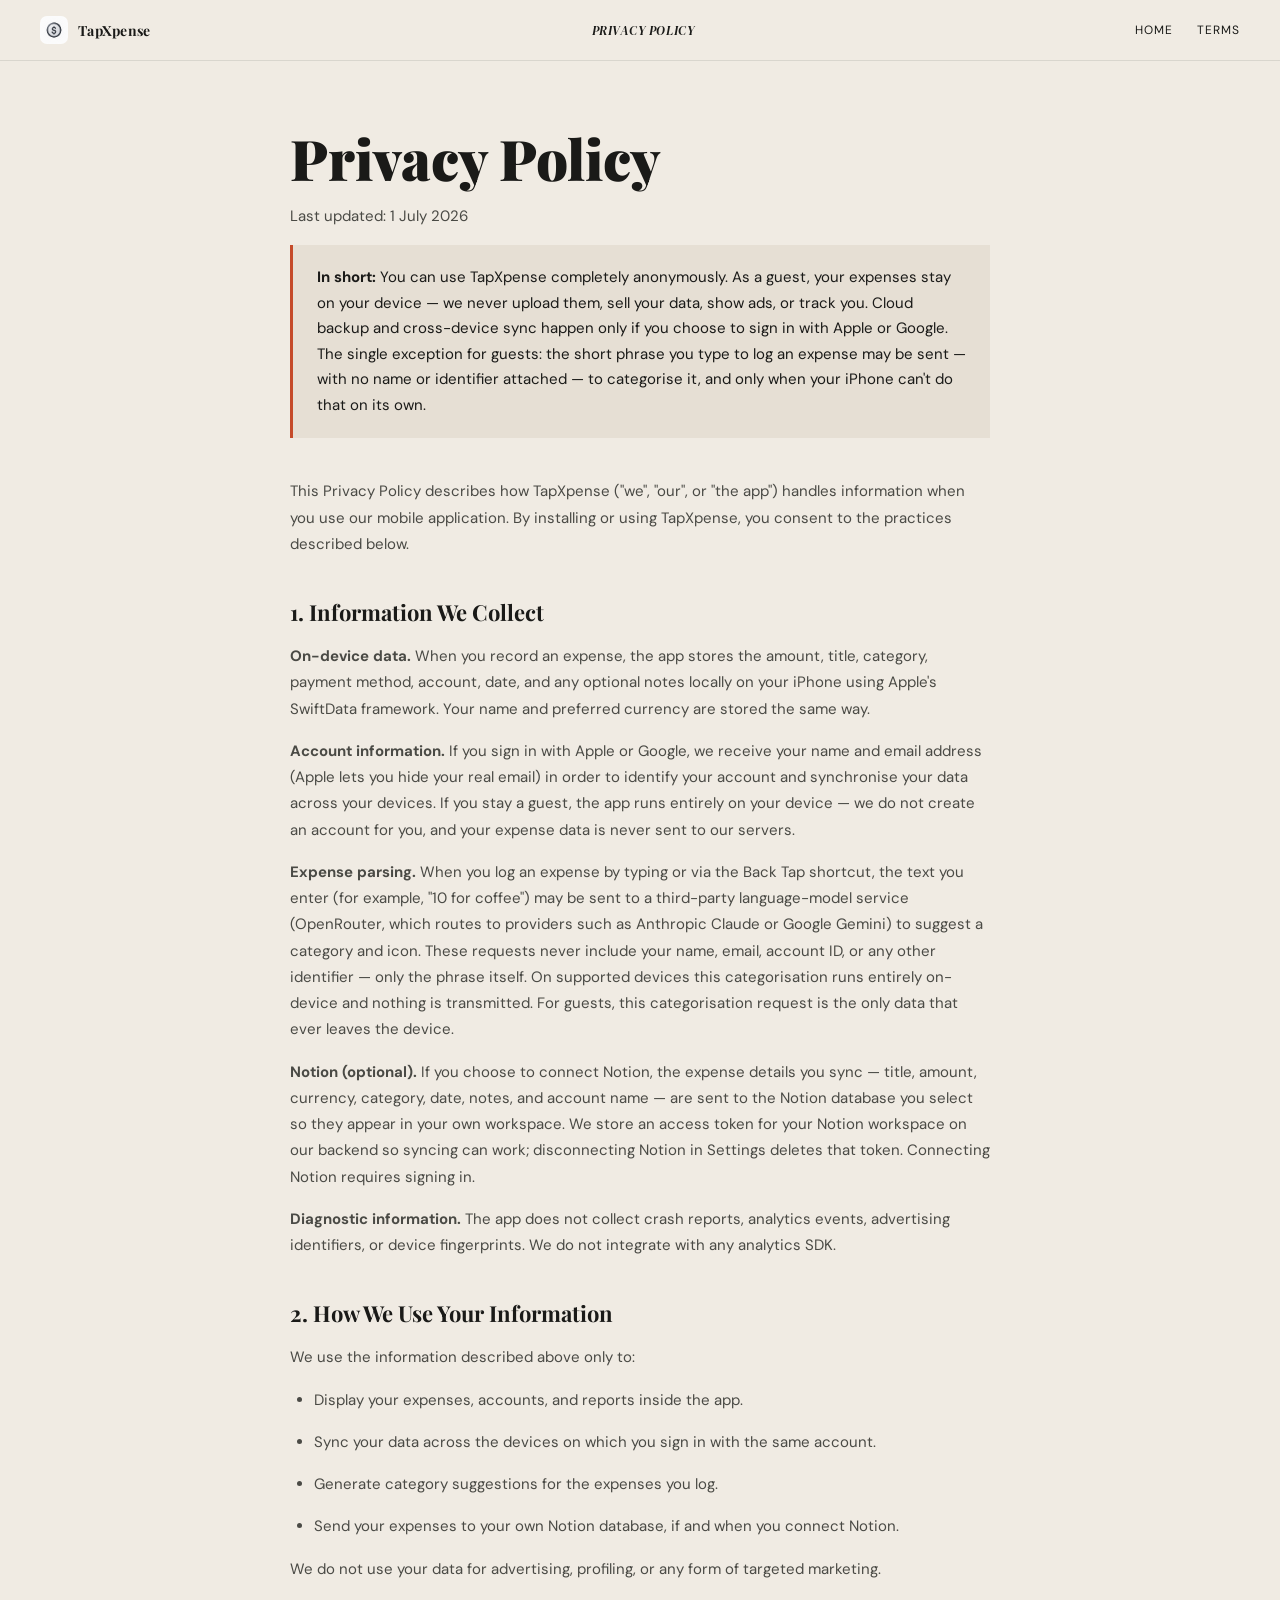
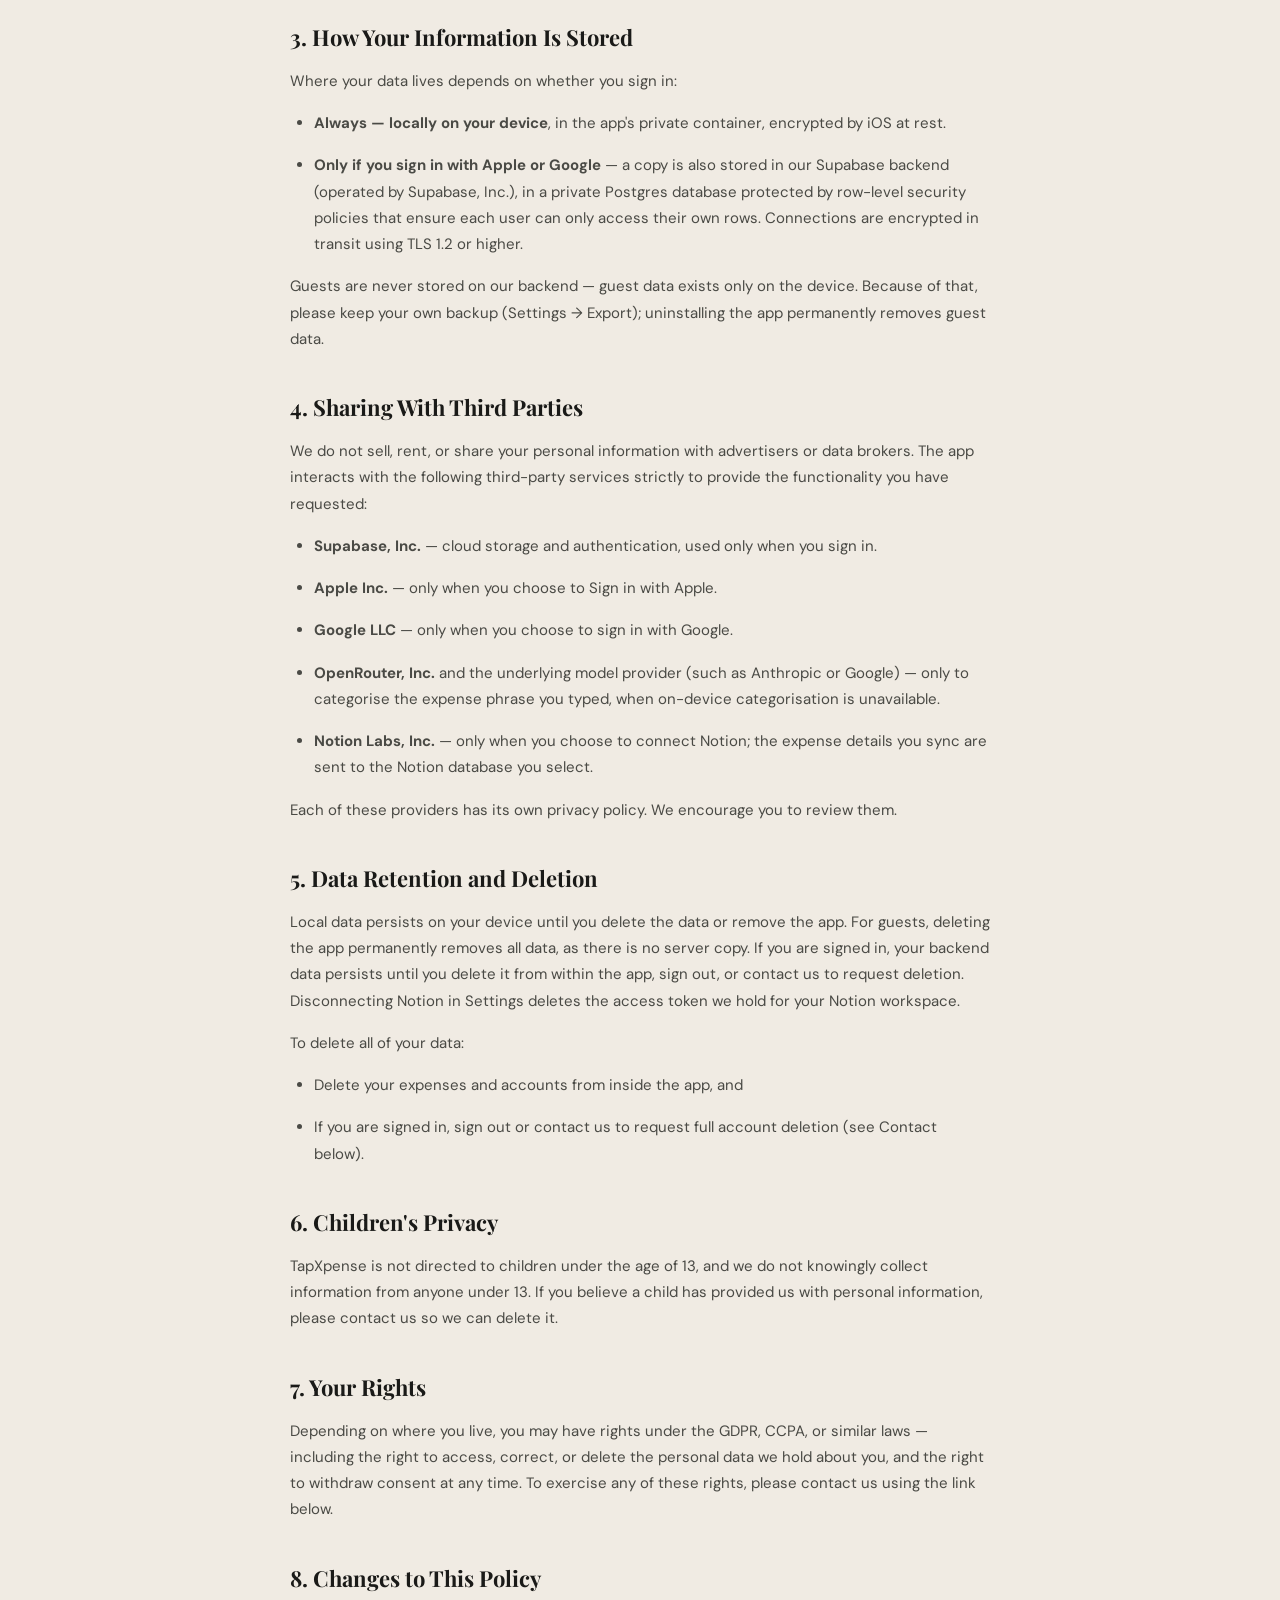
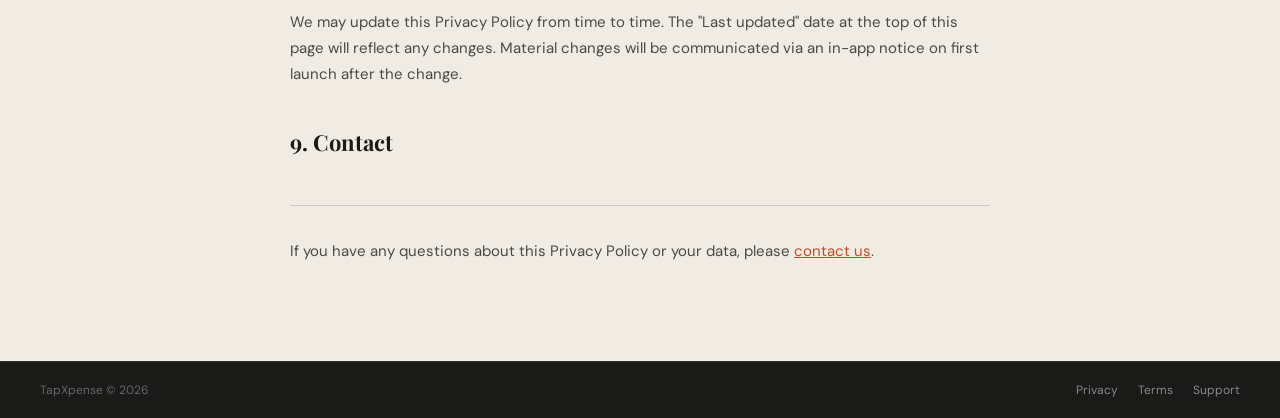
==== commit 40c35352: "Privacy + Terms: match current app (local-only guests, Apple Sign-In, Notion) - Guests are now fully" ====
--- a/privacy.html
+++ b/privacy.html
@@ -23,10 +23,10 @@
 
 <main class="legal-page">
   <h1>Privacy Policy</h1>
-  <p class="legal-date">Last updated: 28 June 2026</p>
+  <p class="legal-date">Last updated: 1 July 2026</p>
 
   <div class="legal-summary">
-    <strong>In short:</strong> You can use TapXpense completely anonymously — no name and no email required. Your data is never sold, shared with advertisers, or used for tracking. It is saved on your device and, so it can sync and be backed up, in a private cloud database that only you can access. The sections below explain exactly what happens to your information.
+    <strong>In short:</strong> You can use TapXpense completely anonymously. As a guest, your expenses stay on your device — we never upload them, sell your data, show ads, or track you. Cloud backup and cross-device sync happen only if you choose to sign in with Apple or Google. The single exception for guests: the short phrase you type to log an expense may be sent — with no name or identifier attached — to categorise it, and only when your iPhone can't do that on its own.
   </div>
 
   <p>This Privacy Policy describes how TapXpense ("we", "our", or "the app") handles information when you use our mobile application. By installing or using TapXpense, you consent to the practices described below.</p>
@@ -35,9 +35,11 @@
 
   <p><strong>On-device data.</strong> When you record an expense, the app stores the amount, title, category, payment method, account, date, and any optional notes locally on your iPhone using Apple's SwiftData framework. Your name and preferred currency are stored the same way.</p>
 
-  <p><strong>Account information.</strong> If you sign in with Google, we receive your name and email address from Google in order to identify your account and synchronise your data. If you continue as a guest, we create an anonymous account on our backend identified only by a randomly generated user ID; we do not collect your name or email.</p>
+  <p><strong>Account information.</strong> If you sign in with Apple or Google, we receive your name and email address (Apple lets you hide your real email) in order to identify your account and synchronise your data across your devices. If you stay a guest, the app runs entirely on your device — we do not create an account for you, and your expense data is never sent to our servers.</p>
 
-  <p><strong>Expense parsing.</strong> When you log an expense via the in-app form or via the Back Tap shortcut, the text you enter (for example, "10 for coffee") may be sent to a third-party language-model API (OpenRouter, which routes to providers such as Anthropic Claude or Google Gemini) for the purpose of suggesting a category and icon. These requests do not include your name, email, account ID, or any other identifier — only the phrase you typed is transmitted. On supported devices this categorisation runs on-device and no text leaves your iPhone.</p>
+  <p><strong>Expense parsing.</strong> When you log an expense by typing or via the Back Tap shortcut, the text you enter (for example, "10 for coffee") may be sent to a third-party language-model service (OpenRouter, which routes to providers such as Anthropic Claude or Google Gemini) to suggest a category and icon. These requests never include your name, email, account ID, or any other identifier — only the phrase itself. On supported devices this categorisation runs entirely on-device and nothing is transmitted. For guests, this categorisation request is the only data that ever leaves the device.</p>
+
+  <p><strong>Notion (optional).</strong> If you choose to connect Notion, the expense details you sync — title, amount, currency, category, date, notes, and account name — are sent to the Notion database you select so they appear in your own workspace. We store an access token for your Notion workspace on our backend so syncing can work; disconnecting Notion in Settings deletes that token. Connecting Notion requires signing in.</p>
 
   <p><strong>Diagnostic information.</strong> The app does not collect crash reports, analytics events, advertising identifiers, or device fingerprints. We do not integrate with any analytics SDK.</p>
 
@@ -48,36 +50,39 @@
     <li>Display your expenses, accounts, and reports inside the app.</li>
     <li>Sync your data across the devices on which you sign in with the same account.</li>
     <li>Generate category suggestions for the expenses you log.</li>
+    <li>Send your expenses to your own Notion database, if and when you connect Notion.</li>
   </ul>
   <p>We do not use your data for advertising, profiling, or any form of targeted marketing.</p>
 
   <h2>3. How Your Information Is Stored</h2>
 
-  <p>Your data is stored in two places:</p>
+  <p>Where your data lives depends on whether you sign in:</p>
   <ul>
-    <li>Locally on your device, in the app's private container, encrypted by iOS at rest.</li>
-    <li>In our Supabase backend (operated by Supabase, Inc.), in a private Postgres database protected by row-level security policies that ensure each user can only access their own rows. Connections are encrypted in transit using TLS 1.2 or higher.</li>
+    <li><strong>Always — locally on your device</strong>, in the app's private container, encrypted by iOS at rest.</li>
+    <li><strong>Only if you sign in with Apple or Google</strong> — a copy is also stored in our Supabase backend (operated by Supabase, Inc.), in a private Postgres database protected by row-level security policies that ensure each user can only access their own rows. Connections are encrypted in transit using TLS 1.2 or higher.</li>
   </ul>
-  <p>Guest (anonymous) users' data is stored under their anonymous user ID. If you uninstall the app and your iOS Keychain is not synced via iCloud Keychain, your guest session may not be recoverable.</p>
+  <p>Guests are never stored on our backend — guest data exists only on the device. Because of that, please keep your own backup (Settings → Export); uninstalling the app permanently removes guest data.</p>
 
   <h2>4. Sharing With Third Parties</h2>
 
   <p>We do not sell, rent, or share your personal information with advertisers or data brokers. The app interacts with the following third-party services strictly to provide the functionality you have requested:</p>
   <ul>
-    <li>Supabase, Inc. — backend storage and authentication.</li>
-    <li>Google LLC — only when you choose to sign in with Google.</li>
-    <li>OpenRouter, Inc. and the underlying model provider (such as Anthropic or Google) — only to categorise the expense phrase you typed, when on-device categorisation is unavailable.</li>
+    <li><strong>Supabase, Inc.</strong> — cloud storage and authentication, used only when you sign in.</li>
+    <li><strong>Apple Inc.</strong> — only when you choose to Sign in with Apple.</li>
+    <li><strong>Google LLC</strong> — only when you choose to sign in with Google.</li>
+    <li><strong>OpenRouter, Inc.</strong> and the underlying model provider (such as Anthropic or Google) — only to categorise the expense phrase you typed, when on-device categorisation is unavailable.</li>
+    <li><strong>Notion Labs, Inc.</strong> — only when you choose to connect Notion; the expense details you sync are sent to the Notion database you select.</li>
   </ul>
   <p>Each of these providers has its own privacy policy. We encourage you to review them.</p>
 
   <h2>5. Data Retention and Deletion</h2>
 
-  <p>Your local data persists on your device until you delete the app or sign out. Your backend data persists until you delete it from within the app, sign out and re-register, or contact us to request account deletion. To delete all of your data:</p>
+  <p>Local data persists on your device until you delete the data or remove the app. For guests, deleting the app permanently removes all data, as there is no server copy. If you are signed in, your backend data persists until you delete it from within the app, sign out, or contact us to request deletion. Disconnecting Notion in Settings deletes the access token we hold for your Notion workspace.</p>
+  <p>To delete all of your data:</p>
   <ul>
-    <li>Delete every expense and account from inside the app, then sign out, or</li>
-    <li>Contact us to request full account deletion (see Contact below).</li>
+    <li>Delete your expenses and accounts from inside the app, and</li>
+    <li>If you are signed in, sign out or contact us to request full account deletion (see Contact below).</li>
   </ul>
-  <p>Anonymous (guest) accounts that have been inactive for an extended period may be removed automatically by a scheduled cleanup process.</p>
 
   <h2>6. Children's Privacy</h2>
 
--- a/css/styles.css
+++ b/css/styles.css
@@ -53,12 +53,13 @@
 
 /* ===== CURSOR FOLLOWER ===== */
 .cursor-glow {
-  position: fixed; width: 400px; height: 400px;
+  position: fixed; left: 0; top: 0;
+  width: 400px; height: 400px;
   border-radius: 50%;
   background: radial-gradient(circle, rgba(197,75,42,0.06) 0%, transparent 70%);
   pointer-events: none; z-index: 0;
-  transform: translate(-50%, -50%);
-  transition: left 0.3s ease, top 0.3s ease;
+  transform: translate3d(-100px, -100px, 0) translate(-50%, -50%);
+  will-change: transform;
 }
 
 /* ===== TOPBAR ===== */
@@ -537,6 +538,7 @@
 .showcase-dot.active {
   background: var(--accent);
   transform: scale(1.4);
+  box-shadow: 0 0 0 4px rgba(197,75,42,0.15);
 }
 
 .showcase-mobile-nav {
@@ -560,9 +562,6 @@
 }
 .showcase-mobile-dots button.active {
   background: var(--accent); transform: scale(1.35);
-}
-  transform: scale(1.6);
-  box-shadow: 0 0 0 4px rgba(197,75,42,0.15);
 }
 
 /* Section intro at top of pinned area */
@@ -777,42 +776,113 @@
 
 /* ===== RESPONSIVE ===== */
 @media (max-width: 768px) {
-  .topbar { padding: 12px 16px; flex-wrap: wrap; gap: 8px; }
+  .topbar {
+    padding: 12px 16px;
+    flex-wrap: wrap;
+    gap: 10px;
+  }
   .topbar > div:nth-child(2) { display: none; }
-  .topbar-right { gap: 12px; font-size: 10px; flex-wrap: wrap; }
-  .hero { padding: 100px 20px 0; }
-  .hero-subtitle-row { grid-template-columns: 1fr; gap: 16px; }
+  .topbar-logo { font-size: 13px; }
+  .topbar-right {
+    flex: 1 1 100%;
+    justify-content: center;
+    gap: 14px 18px;
+    font-size: 10px;
+    flex-wrap: wrap;
+  }
+  .hero { padding: 96px 20px 0; min-height: auto; }
+  .hero-masthead {
+    font-size: clamp(56px, 16vw, 120px);
+    padding: 12px 0 24px;
+  }
+  .hero-badges { gap: 6px; }
+  .hero-badges span { font-size: 9px; padding: 5px 10px; }
+  .hero-subtitle-row {
+    grid-template-columns: 1fr;
+    gap: 20px;
+    padding: 16px 0 32px;
+  }
+  .hero-subtitle-left { font-size: clamp(24px, 7vw, 40px); }
+  .hero-subtitle-center { max-width: none; }
   .hero-subtitle-right { text-align: left; }
   .hero-phone-float { display: none; }
   .overview-section, .demo-section, .architecture-section { padding: 60px 20px; }
   .quick-facts { grid-template-columns: 1fr; }
   .demo-inner { grid-template-columns: 1fr; gap: 32px; }
-  .demo-video-wrap { max-width: 260px; }
+  .demo-video-wrap { max-width: min(280px, 100%); }
+  .features-header { margin-bottom: 40px; }
   .features-grid { grid-template-columns: 1fr; }
+  .feature-card { padding: 32px 24px; }
+  .feature-title { font-size: 24px; }
   .showcase-pin { height: auto; }
   .showcase-sticky {
-    position: relative; height: auto; padding: 60px 20px 40px;
-    flex-direction: column; gap: 24px;
+    position: relative;
+    height: auto;
+    min-height: 0;
+    padding: 48px 20px 32px;
+    flex-direction: column;
+    gap: 20px;
+    overflow: visible;
   }
-  .showcase-phone { width: 220px; transform: none !important; }
-  .showcase-captions { position: relative; order: 2; min-height: 200px; }
+  .showcase-phone { width: min(220px, 72vw); transform: none !important; }
+  .showcase-phone-shadow { display: none; }
+  .showcase-captions {
+    position: relative;
+    order: 2;
+    width: 100%;
+    min-height: 220px;
+  }
   .showcase-caption {
-    position: absolute; left: 0; right: 0; top: 0;
-    width: 100%; text-align: center;
-    opacity: 0; pointer-events: none;
+    position: absolute;
+    left: 0;
+    right: 0;
+    top: 0;
+    width: 100%;
+    text-align: center;
+    opacity: 0;
+    pointer-events: none;
+    transform: none;
     transition: opacity 0.4s ease;
   }
+  .showcase-caption h3 { font-size: clamp(28px, 7vw, 40px); }
+  .showcase-caption p { font-size: 14px; }
   .showcase-caption.active { opacity: 1; pointer-events: auto; }
+  .cap-left, .cap-right,
   .cap-left.active, .cap-right.active { transform: none; }
   .showcase-progress { display: none; }
   .showcase-bg-text, .showcase-intro-label { display: none; }
   .showcase-mobile-nav { display: flex; order: 3; width: 100%; }
-  .showcase-stage { order: 1; }
+  .showcase-stage { order: 1; height: auto; }
   .stats-section { grid-template-columns: repeat(2, 1fr); }
-  .stat-item:nth-child(2) { border-right: none; }
+  .stat-item {
+    padding: 32px 16px;
+    border-right: 1px solid var(--ink);
+    border-bottom: 1px solid var(--ink);
+  }
+  .stat-item:nth-child(2n) { border-right: none; }
+  .stat-item:nth-child(3),
+  .stat-item:nth-child(4) { border-bottom: none; }
+  .how-header {
+    flex-direction: column;
+    align-items: flex-start;
+    gap: 16px;
+    margin-bottom: 40px;
+  }
+  .how-header p { text-align: left; max-width: none; }
   .how-steps { grid-template-columns: 1fr; }
-  .dark-section, .showcase, .how-section, .cta-section, .tagline-section { padding: 60px 20px; }
-  .footer { flex-direction: column; gap: 12px; padding: 16px 20px; }
+  .how-step { padding: 32px 24px; }
+  .dark-section, .how-section, .cta-section, .tagline-section { padding: 60px 20px; }
+  .tagline-section h2 { font-size: clamp(40px, 11vw, 80px); }
+  .cta-section { padding: 80px 20px; }
+  .cta-section h2 { font-size: clamp(36px, 10vw, 64px); }
+  .cta-btn { padding: 16px 28px; font-size: 14px; }
+  .footer {
+    flex-direction: column;
+    gap: 12px;
+    padding: 20px;
+    text-align: center;
+  }
+  .footer-links { flex-wrap: wrap; justify-content: center; gap: 16px; }
   .dashed-divider { margin: 0 20px; }
   .cursor-glow { display: none; }
 }
